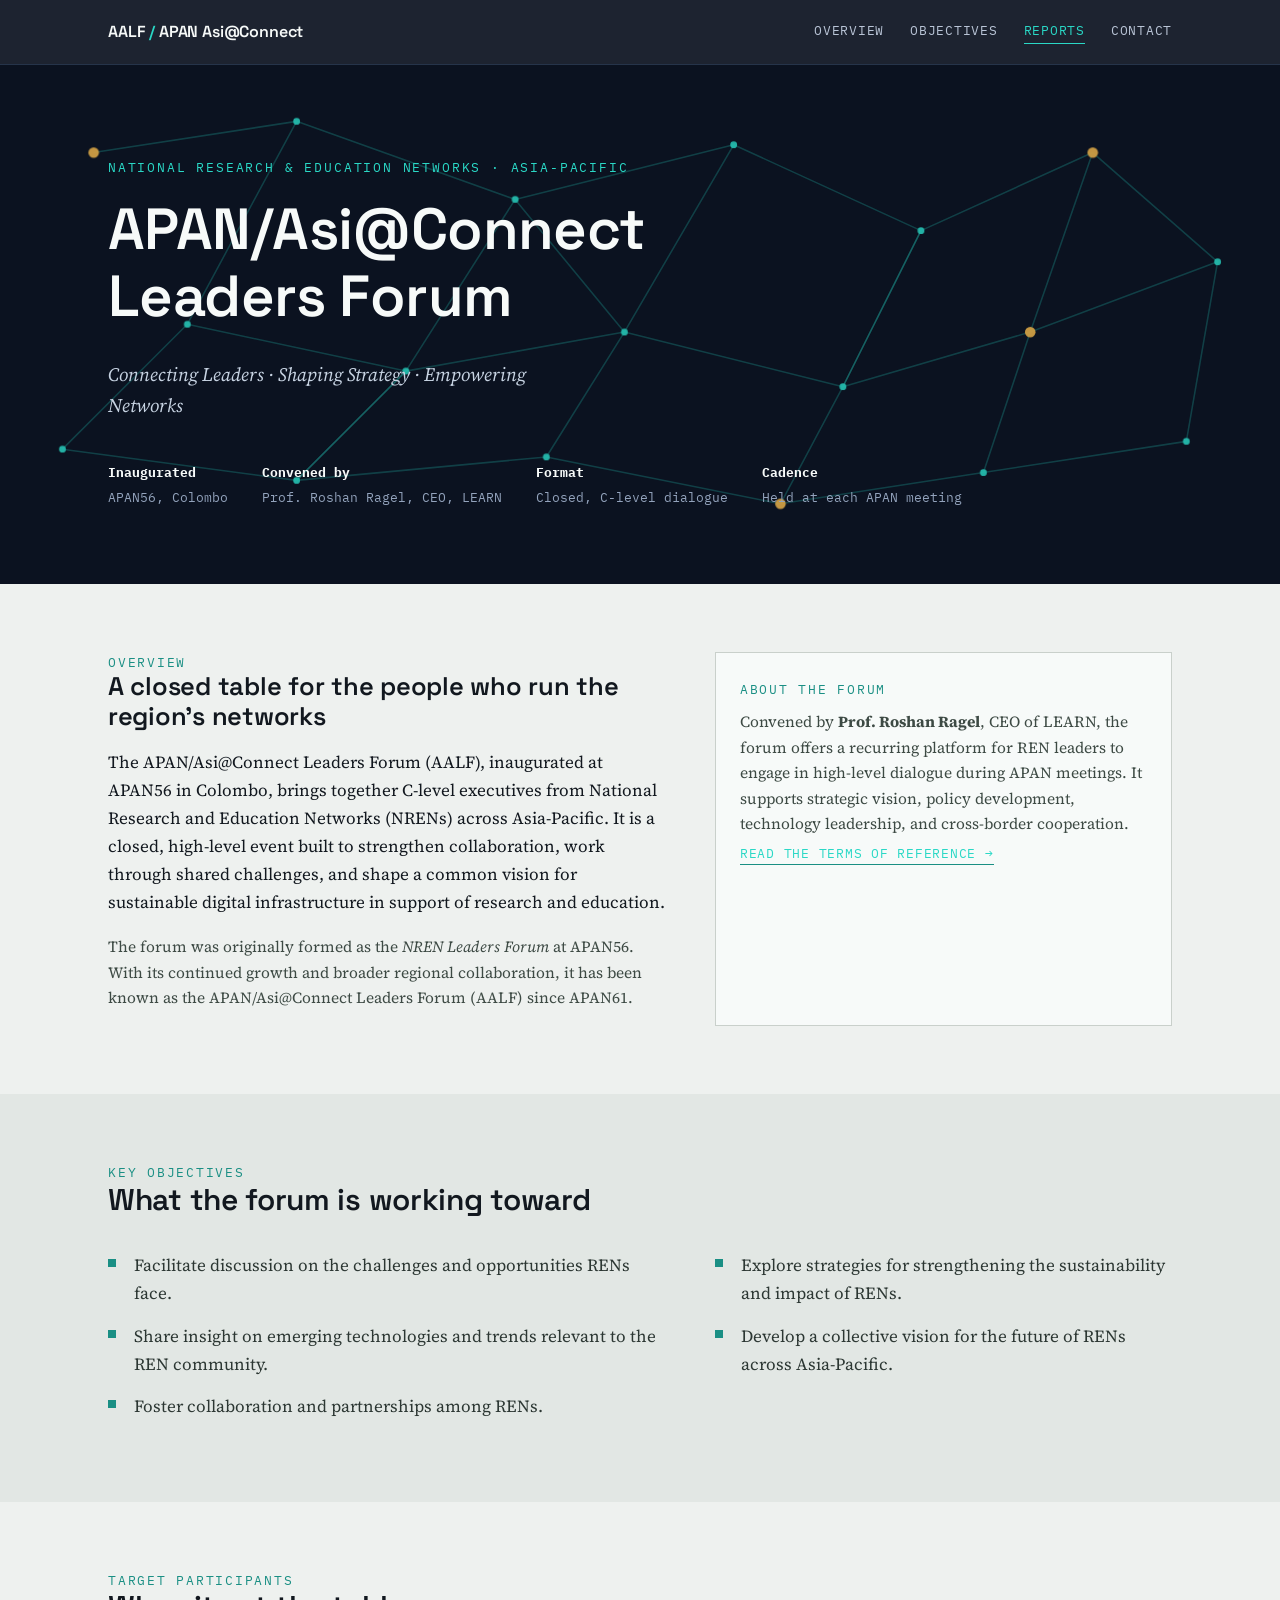
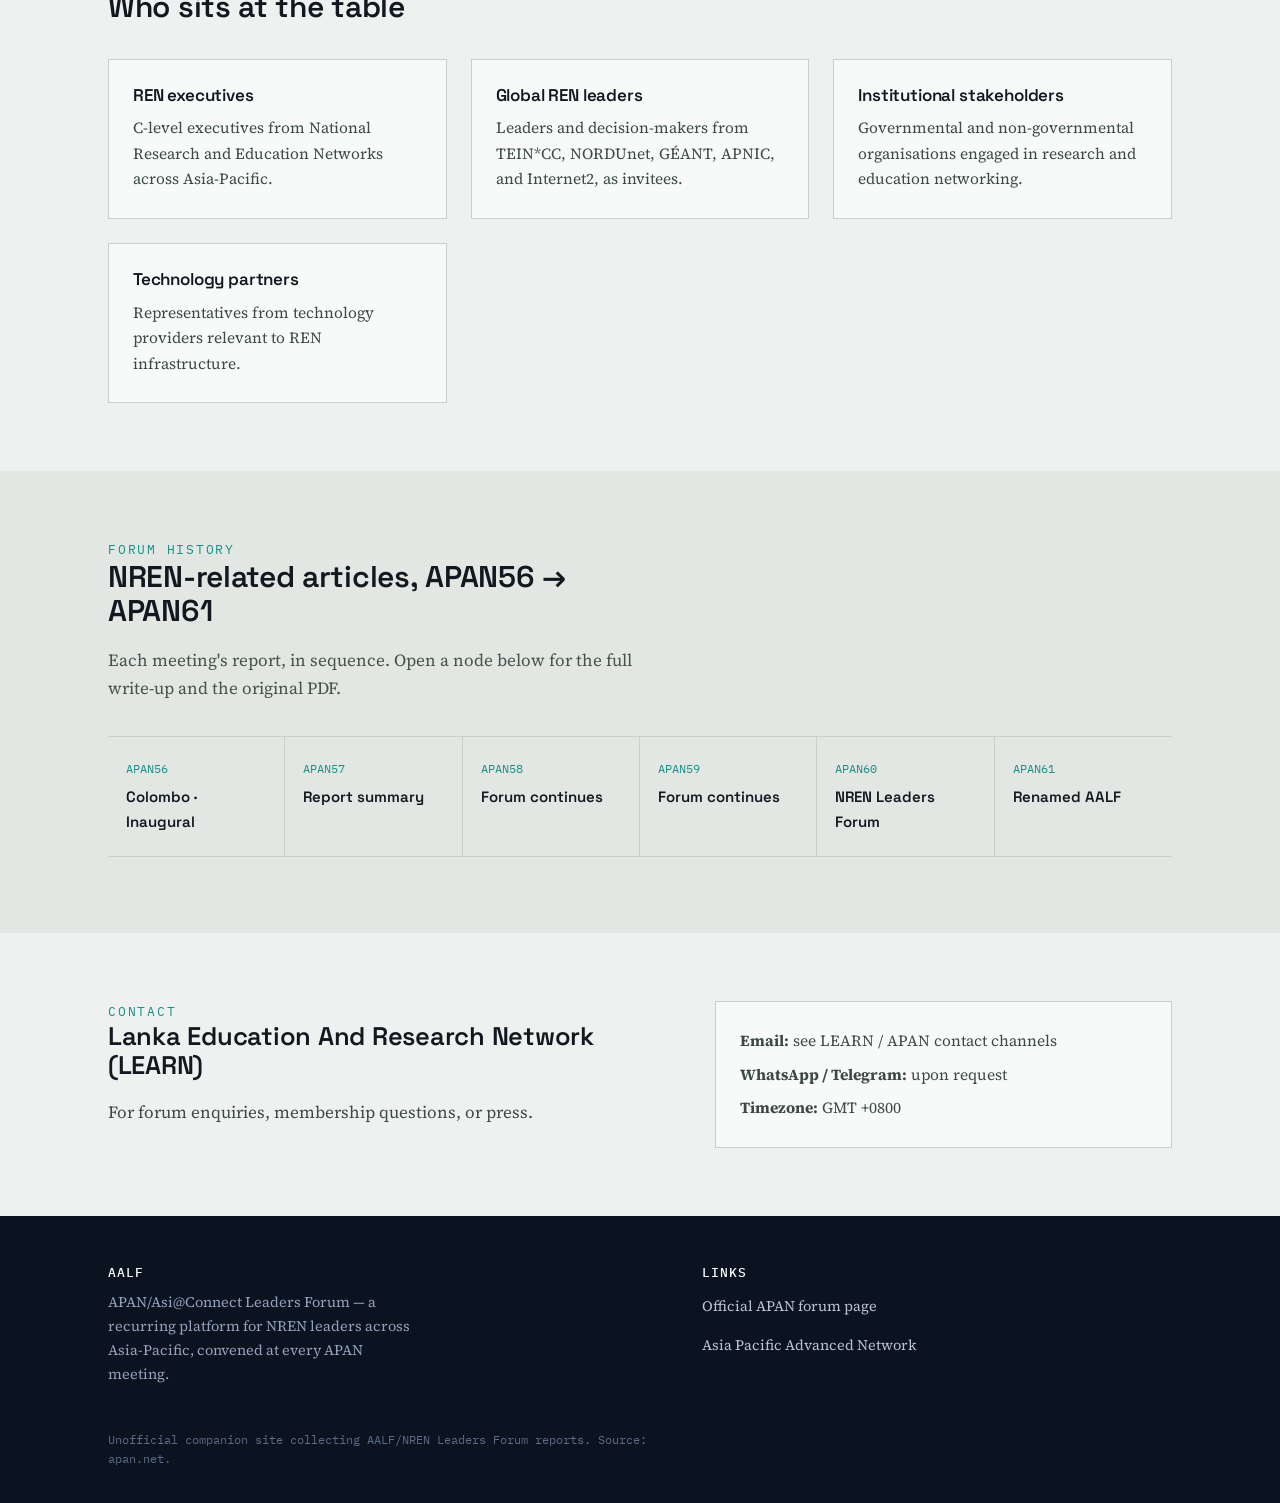
==== index.html @ c070bd7b "first commit" ====
<!DOCTYPE html>
<html lang="en">
<head>
<meta charset="UTF-8">
<meta name="viewport" content="width=device-width, initial-scale=1.0">
<title>APAN/Asi@Connect Leaders Forum (AALF)</title>
<meta name="description" content="The APAN/Asi@Connect Leaders Forum (AALF) brings together NREN leaders across Asia-Pacific to shape strategy for sustainable research and education networking.">
<link rel="preconnect" href="https://fonts.googleapis.com">
<link rel="preconnect" href="https://fonts.gstatic.com" crossorigin>
<link href="https://fonts.googleapis.com/css2?family=Space+Grotesk:wght@500;600;700&family=Source+Serif+4:ital,wght@0,400;0,600;1,400&family=IBM+Plex+Mono:wght@400;500&display=swap" rel="stylesheet">
<link rel="stylesheet" href="assets/css/style.css">
</head>
<body>

<header class="site-header">
  <div class="wrap">
    <a class="brand" href="index.html">AALF <span>/</span> APAN Asi@Connect</a>
    <nav class="nav">
      <a href="#overview">Overview</a>
      <a href="#objectives">Objectives</a>
      <a href="#reports" class="active">Reports</a>
      <a href="#contact">Contact</a>
    </nav>
  </div>
</header>

<section class="hero">
  <div class="hero-net" id="hero-net"></div>
  <div class="wrap">
    <div class="hero-tag">National Research &amp; Education Networks · Asia-Pacific</div>
    <h1>APAN/Asi@Connect Leaders Forum</h1>
    <p class="hero-sub">Connecting Leaders · Shaping Strategy · Empowering Networks</p>
    <div class="hero-meta">
      <div><strong>Inaugurated</strong>APAN56, Colombo</div>
      <div><strong>Convened by</strong>Prof. Roshan Ragel, CEO, LEARN</div>
      <div><strong>Format</strong>Closed, C-level dialogue</div>
      <div><strong>Cadence</strong>Held at each APAN meeting</div>
    </div>
  </div>
</section>

<section id="overview">
  <div class="wrap grid-2">
    <div>
      <div class="eyebrow">Overview</div>
      <h2>A closed table for the people who run the region's networks</h2>
      <p>The APAN/Asi@Connect Leaders Forum (AALF), inaugurated at APAN56 in Colombo, brings together C-level
      executives from National Research and Education Networks (NRENs) across Asia-Pacific. It is a closed,
      high-level event built to strengthen collaboration, work through shared challenges, and shape a common
      vision for sustainable digital infrastructure in support of research and education.</p>
      <p style="margin-top:18px; color:#3D4A44; font-size:15.5px;">The forum was originally formed as the
      <em>NREN Leaders Forum</em> at APAN56. With its continued growth and broader regional collaboration,
      it has been known as the APAN/Asi@Connect Leaders Forum (AALF) since APAN61.</p>
    </div>
    <div class="card">
      <div class="eyebrow" style="margin-bottom:10px;">About the forum</div>
      <p>Convened by <strong>Prof. Roshan Ragel</strong>, CEO of LEARN, the forum offers a recurring platform
      for REN leaders to engage in high-level dialogue during APAN meetings. It supports strategic vision,
      policy development, technology leadership, and cross-border cooperation.</p>
      <a class="btn-ghost" href="https://docs.google.com/document/d/1ukxfy06CQ5Yj1dlctaGwEpVm75zBLn2deYqwDH8EM_g/edit?usp=drive_link" target="_blank" rel="noopener">Read the Terms of Reference →</a>
    </div>
  </div>
</section>

<section class="alt" id="objectives">
  <div class="wrap">
    <div class="section-head">
      <div class="eyebrow">Key objectives</div>
      <h2>What the forum is working toward</h2>
    </div>
    <div class="grid-2">
      <ul class="check">
        <li>Facilitate discussion on the challenges and opportunities RENs face.</li>
        <li>Share insight on emerging technologies and trends relevant to the REN community.</li>
        <li>Foster collaboration and partnerships among RENs.</li>
      </ul>
      <ul class="check">
        <li>Explore strategies for strengthening the sustainability and impact of RENs.</li>
        <li>Develop a collective vision for the future of RENs across Asia-Pacific.</li>
      </ul>
    </div>
  </div>
</section>

<section id="participants">
  <div class="wrap">
    <div class="section-head">
      <div class="eyebrow">Target participants</div>
      <h2>Who sits at the table</h2>
    </div>
    <div class="grid-3">
      <div class="card"><h3>REN executives</h3><p>C-level executives from National Research and Education Networks across Asia-Pacific.</p></div>
      <div class="card"><h3>Global REN leaders</h3><p>Leaders and decision-makers from TEIN*CC, NORDUnet, GÉANT, APNIC, and Internet2, as invitees.</p></div>
      <div class="card"><h3>Institutional stakeholders</h3><p>Governmental and non-governmental organisations engaged in research and education networking.</p></div>
      <div class="card"><h3>Technology partners</h3><p>Representatives from technology providers relevant to REN infrastructure.</p></div>
    </div>
  </div>
</section>

<section class="alt" id="reports">
  <div class="wrap">
    <div class="section-head">
      <div class="eyebrow">Forum history</div>
      <h2>NREN-related articles, APAN56 → APAN61</h2>
      <p>Each meeting's report, in sequence. Open a node below for the full write-up and the original PDF.</p>
    </div>
  </div>
  <div class="wrap" style="padding:0 28px;">
    <div class="timeline">
      <a class="node" href="reports/apan56.html"><span class="num">APAN56</span><span class="place">Colombo · Inaugural</span></a>
      <a class="node" href="reports/apan57.html"><span class="num">APAN57</span><span class="place">Report summary</span></a>
      <a class="node" href="reports/apan58.html"><span class="num">APAN58</span><span class="place">Forum continues</span></a>
      <a class="node" href="reports/apan59.html"><span class="num">APAN59</span><span class="place">Forum continues</span></a>
      <a class="node" href="reports/apan60.html"><span class="num">APAN60</span><span class="place">NREN Leaders Forum</span></a>
      <a class="node" href="reports/apan61.html"><span class="num">APAN61</span><span class="place">Renamed AALF</span></a>
    </div>
  </div>
</section>

<section id="contact">
  <div class="wrap grid-2">
    <div>
      <div class="eyebrow">Contact</div>
      <h2>Lanka Education And Research Network (LEARN)</h2>
      <p style="color:#3D4A44;">For forum enquiries, membership questions, or press.</p>
    </div>
    <div class="card">
      <p style="margin-bottom:8px;"><strong>Email:</strong> see LEARN / APAN contact channels</p>
      <p style="margin-bottom:8px;"><strong>WhatsApp / Telegram:</strong> upon request</p>
      <p style="margin:0;"><strong>Timezone:</strong> GMT +0800</p>
    </div>
  </div>
</section>

<footer>
  <div class="wrap">
    <div>
      <h4>AALF</h4>
      <p style="max-width:38ch; margin-top:10px;">APAN/Asi@Connect Leaders Forum — a recurring platform
      for NREN leaders across Asia-Pacific, convened at every APAN meeting.</p>
    </div>
    <div>
      <h4>Links</h4>
      <p><a href="https://apan.net/apan-asiaconnect-leaders-forum/" target="_blank" rel="noopener">Official APAN forum page</a></p>
      <p><a href="https://apan.net/" target="_blank" rel="noopener">Asia Pacific Advanced Network</a></p>
    </div>
  </div>
  <div class="wrap fine">Unofficial companion site collecting AALF/NREN Leaders Forum reports. Source: apan.net.</div>
</footer>

<script src="assets/js/network.js"></script>
</body>
</html>
---- assets/css/style.css ----
/* ==========================================================================
   APAN/Asi@Connect Leaders Forum (AALF) — design tokens
   Display: Space Grotesk (geometric, network/infra feel)
   Body:    Source Serif 4 (readable, editorial contrast to the display face)
   Utility: IBM Plex Mono (labels, coordinates, dates — "system" voice)
   ========================================================================== */

:root {
  --ink:        #12181F;
  --paper:      #EEF1EF;
  --paper-dim:  #E2E7E4;
  --night:      #0B1220;
  --night-2:    #101B2E;
  --line:       #C9D0CB;
  --line-dark:  #26344A;
  --teal:       #2AD8C6;
  --teal-dim:   #1A8F84;
  --amber:      #F2B84B;
  --white:      #F7FAF9;

  --font-display: "Space Grotesk", "Helvetica Neue", Arial, sans-serif;
  --font-body:    "Source Serif 4", Georgia, "Times New Roman", serif;
  --font-mono:    "IBM Plex Mono", ui-monospace, Menlo, monospace;

  --max: 1120px;
}

* { box-sizing: border-box; }
html { scroll-behavior: smooth; }

body {
  margin: 0;
  background: var(--paper);
  color: var(--ink);
  font-family: var(--font-body);
  font-size: 17px;
  line-height: 1.65;
}

@media (prefers-reduced-motion: reduce) {
  html { scroll-behavior: auto; }
  * { animation-duration: 0.001ms !important; animation-iteration-count: 1 !important; transition-duration: 0.001ms !important; }
}

h1, h2, h3, h4 {
  font-family: var(--font-display);
  font-weight: 600;
  letter-spacing: -0.01em;
  line-height: 1.15;
  margin: 0 0 0.5em;
  color: var(--ink);
}

a { color: var(--teal-dim); }
a:hover { color: var(--teal); }

.wrap {
  max-width: var(--max);
  margin: 0 auto;
  padding: 0 28px;
}

.eyebrow {
  font-family: var(--font-mono);
  font-size: 12.5px;
  letter-spacing: 0.14em;
  text-transform: uppercase;
  color: var(--teal-dim);
}

/* ---------- Header ---------- */
.site-header {
  position: sticky;
  top: 0;
  z-index: 40;
  background: rgba(11, 18, 32, 0.92);
  backdrop-filter: blur(8px);
  border-bottom: 1px solid var(--line-dark);
}
.site-header .wrap {
  display: flex;
  align-items: center;
  justify-content: space-between;
  height: 64px;
}
.brand {
  font-family: var(--font-display);
  font-weight: 600;
  font-size: 16px;
  color: var(--white);
  text-decoration: none;
  letter-spacing: -0.01em;
}
.brand span { color: var(--teal); }
.nav {
  display: flex;
  gap: 26px;
  align-items: center;
}
.nav a {
  font-family: var(--font-mono);
  font-size: 12.5px;
  letter-spacing: 0.06em;
  text-transform: uppercase;
  color: #B9C4D6;
  text-decoration: none;
  border-bottom: 1px solid transparent;
  padding-bottom: 3px;
}
.nav a:hover, .nav a.active {
  color: var(--teal);
  border-bottom-color: var(--teal);
}

/* ---------- Hero ---------- */
.hero {
  position: relative;
  background: var(--night);
  color: var(--white);
  overflow: hidden;
  padding: 92px 0 76px;
}
.hero-net {
  position: absolute;
  inset: 0;
  width: 100%;
  height: 100%;
  opacity: 0.85;
}
.hero .wrap { position: relative; z-index: 2; }
.hero-tag {
  font-family: var(--font-mono);
  font-size: 13px;
  letter-spacing: 0.14em;
  text-transform: uppercase;
  color: var(--teal);
  margin-bottom: 18px;
}
.hero h1 {
  font-size: clamp(34px, 5.4vw, 58px);
  color: var(--white);
  max-width: 16ch;
}
.hero-sub {
  font-family: var(--font-body);
  font-style: italic;
  font-size: 19px;
  color: #C7D3E2;
  max-width: 46ch;
  margin-top: 14px;
}
.hero-meta {
  margin-top: 40px;
  display: flex;
  gap: 34px;
  flex-wrap: wrap;
  font-family: var(--font-mono);
  font-size: 12.5px;
  color: #93A3BC;
}
.hero-meta strong { color: var(--white); display: block; font-size: 13px; margin-bottom: 4px;}

/* ---------- Sections ---------- */
section { padding: 68px 0; }
section.alt { background: var(--paper-dim); }
.section-head { margin-bottom: 34px; max-width: 60ch; }
.section-head h2 { font-size: 30px; }
.section-head p { color: #45524B; }

.grid-2 { display: grid; grid-template-columns: 1.1fr 0.9fr; gap: 48px; }
.grid-3 { display: grid; grid-template-columns: repeat(3, 1fr); gap: 24px; }
@media (max-width: 860px) {
  .grid-2 { grid-template-columns: 1fr; }
  .grid-3 { grid-template-columns: 1fr; }
}

.card {
  background: var(--white);
  border: 1px solid var(--line);
  padding: 26px 24px;
}
.card h3 { font-size: 17px; margin-bottom: 10px; }
.card p { font-size: 15.5px; color: #3D4A44; margin: 0; }

ul.check { list-style: none; margin: 0; padding: 0; }
ul.check li {
  padding-left: 26px;
  position: relative;
  margin-bottom: 14px;
  color: #2C3733;
}
ul.check li::before {
  content: "";
  position: absolute;
  left: 0; top: 8px;
  width: 8px; height: 8px;
  background: var(--teal-dim);
}

/* ---------- Timeline (report index / node strip) ---------- */
.timeline {
  display: flex;
  overflow-x: auto;
  gap: 0;
  border-top: 1px solid var(--line);
  border-bottom: 1px solid var(--line);
  padding: 0;
  margin: 0 0 8px;
}
.timeline a.node {
  flex: 1 0 150px;
  padding: 22px 18px;
  text-decoration: none;
  border-right: 1px solid var(--line);
  position: relative;
}
.timeline a.node:last-child { border-right: none; }
.timeline a.node .num {
  font-family: var(--font-mono);
  font-size: 12px;
  color: var(--teal-dim);
  display: block;
  margin-bottom: 6px;
}
.timeline a.node .place {
  font-family: var(--font-display);
  font-weight: 600;
  color: var(--ink);
  font-size: 15px;
  display: block;
}
.timeline a.node.current { background: var(--night); }
.timeline a.node.current .num,
.timeline a.node.current .place { color: var(--white); }
.timeline a.node.current .num { color: var(--teal); }
.timeline a.node:hover:not(.current) { background: var(--paper-dim); }

/* ---------- Report page ---------- */
.report-hero {
  background: var(--night);
  color: var(--white);
  padding: 54px 0 40px;
}
.report-hero .eyebrow { color: var(--teal); }
.report-hero h1 { color: var(--white); font-size: clamp(28px, 4vw, 42px); }
.report-body { padding: 54px 0 30px; }
.report-body .lede {
  font-size: 19px;
  color: #232B26;
  max-width: 62ch;
}
.pdf-cta {
  display: inline-flex;
  align-items: center;
  gap: 10px;
  margin-top: 22px;
  padding: 13px 22px;
  background: var(--ink);
  color: var(--white) !important;
  font-family: var(--font-mono);
  font-size: 13px;
  letter-spacing: 0.05em;
  text-transform: uppercase;
  text-decoration: none;
  border: 1px solid var(--ink);
}
.pdf-cta:hover { background: var(--teal-dim); border-color: var(--teal-dim); color: var(--night) !important; }

.report-nav {
  display: flex;
  justify-content: space-between;
  padding: 26px 0 70px;
  font-family: var(--font-mono);
  font-size: 13px;
}
.report-nav a { text-decoration: none; }
.report-nav .disabled { color: #9AA39C; pointer-events: none; }

/* ---------- Footer ---------- */
footer {
  background: var(--night);
  color: #93A3BC;
  padding: 50px 0 34px;
  font-size: 14.5px;
}
footer .wrap { display: grid; grid-template-columns: 1.2fr 1fr; gap: 30px; }
footer h4 { color: var(--white); font-size: 13px; text-transform: uppercase; letter-spacing: 0.08em; font-family: var(--font-mono); font-weight: 500;}
footer a { color: #B9C4D6; text-decoration: none; }
footer a:hover { color: var(--teal); }
footer .fine { margin-top: 30px; font-family: var(--font-mono); font-size: 11.5px; color: #5C6C86; }
@media (max-width: 700px) { footer .wrap { grid-template-columns: 1fr; } .nav { gap: 16px; } }

.btn-ghost {
  display: inline-block;
  margin-top: 6px;
  font-family: var(--font-mono);
  font-size: 12.5px;
  text-transform: uppercase;
  letter-spacing: 0.06em;
  color: var(--teal);
  text-decoration: none;
  border-bottom: 1px solid var(--teal-dim);
}
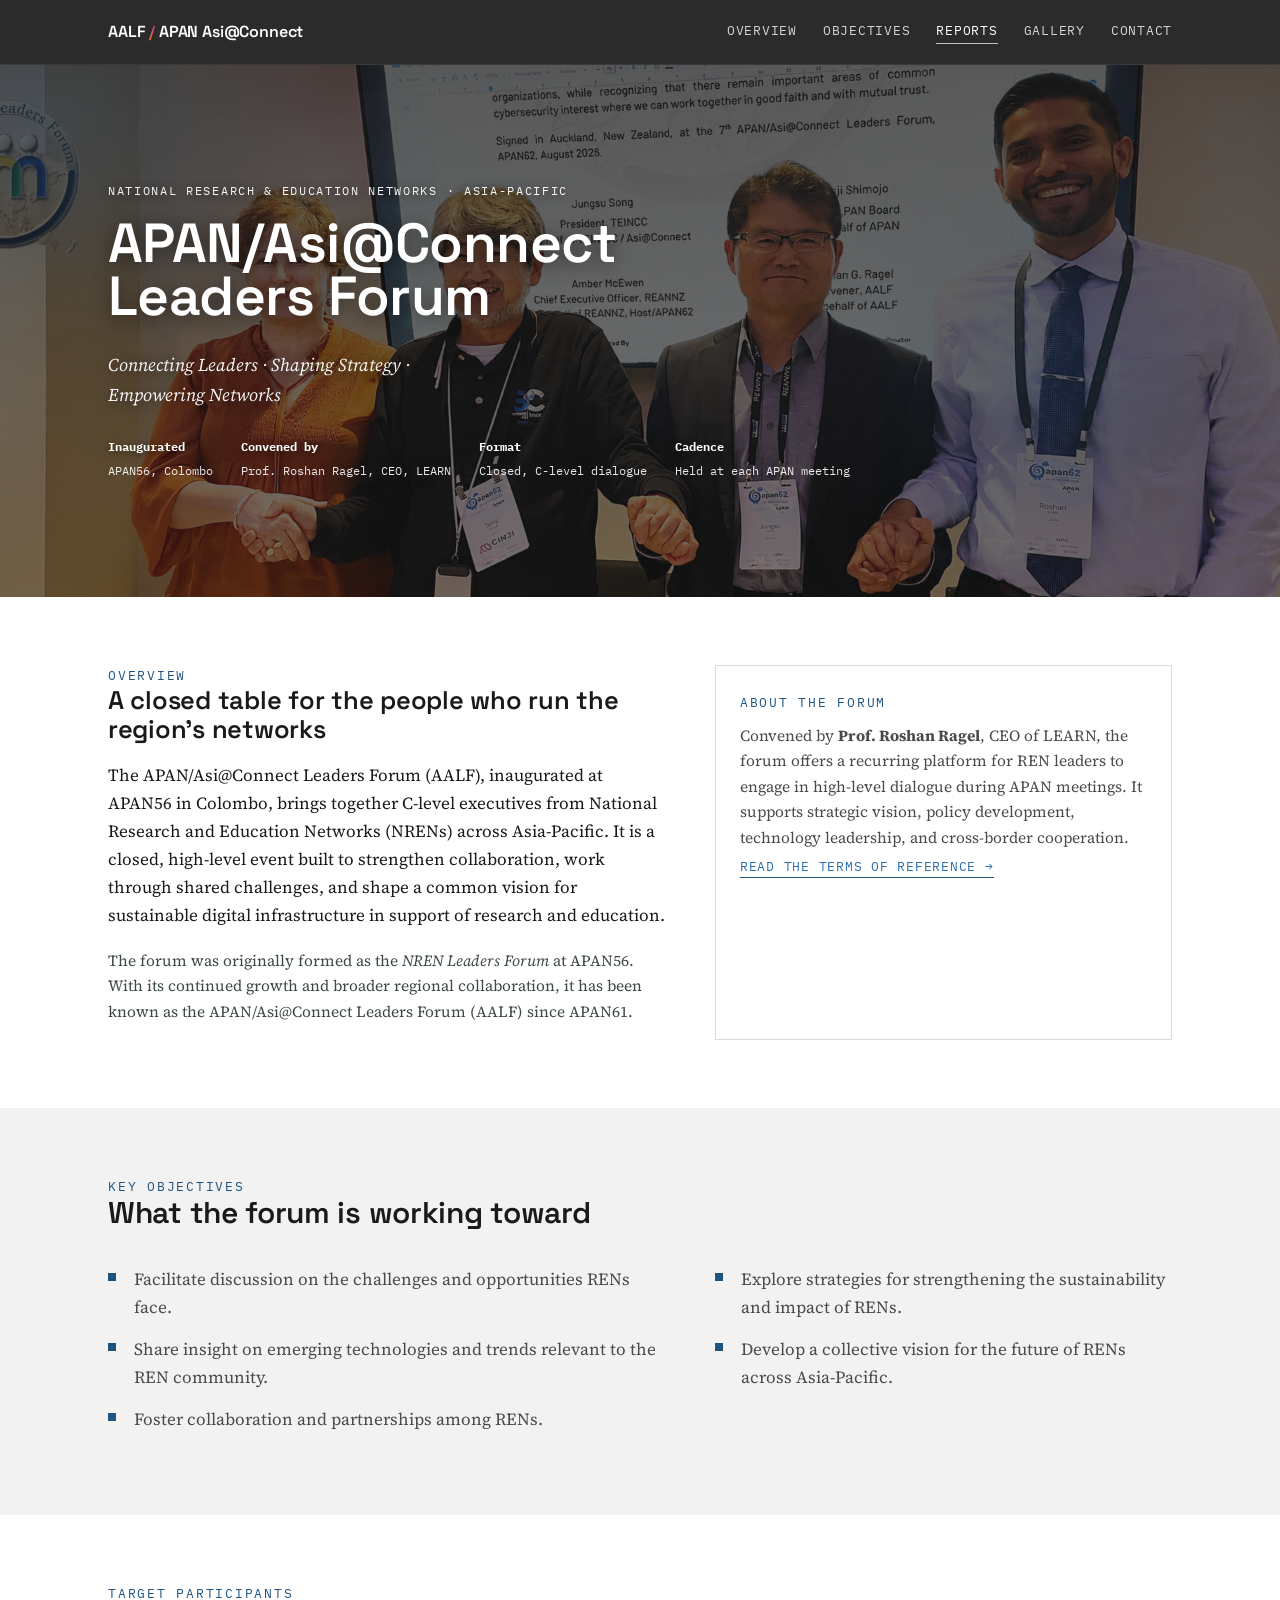
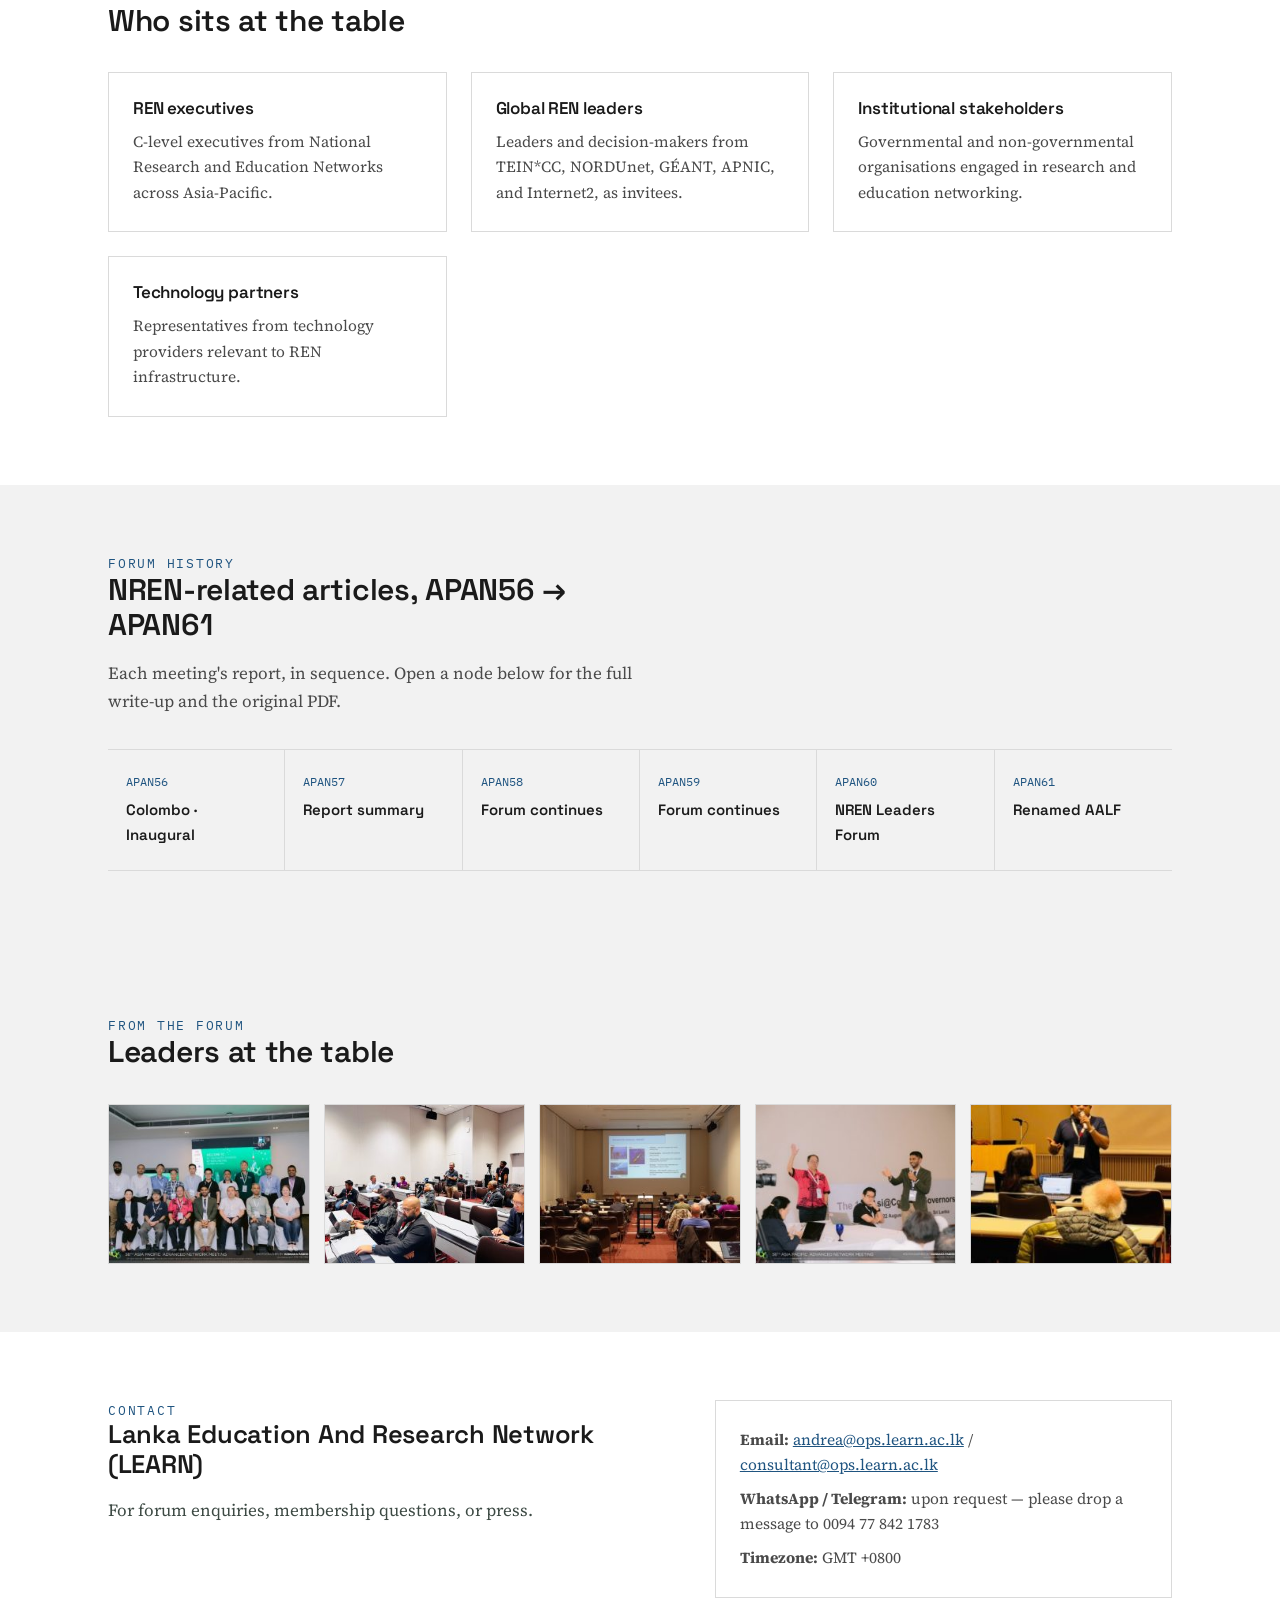
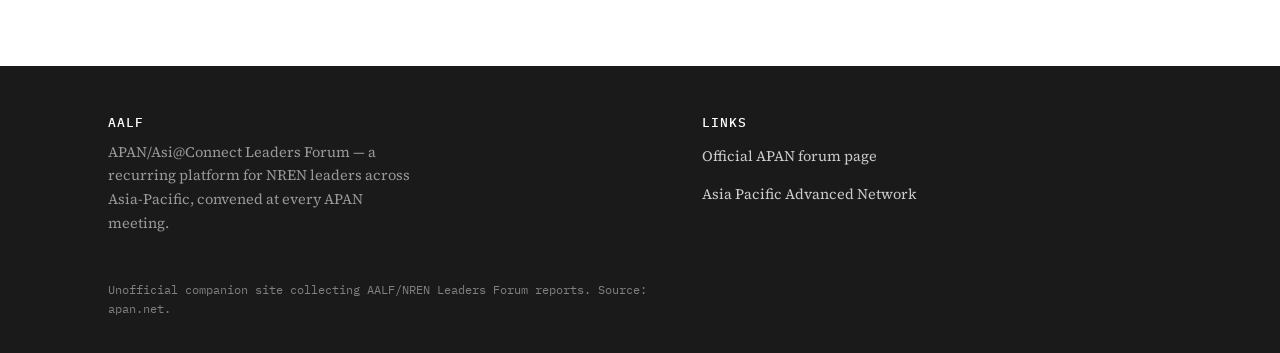
==== commit 82df1ffa: "new" ====
--- a/index.html
+++ b/index.html
@@ -19,6 +19,7 @@
       <a href="#overview">Overview</a>
       <a href="#objectives">Objectives</a>
       <a href="#reports" class="active">Reports</a>
+      <a href="#gallery">Gallery</a>
       <a href="#contact">Contact</a>
     </nav>
   </div>
@@ -117,6 +118,22 @@
   </div>
 </section>
 
+<section class="alt" id="gallery">
+  <div class="wrap">
+    <div class="section-head">
+      <div class="eyebrow">From the forum</div>
+      <h2>Leaders at the table</h2>
+    </div>
+    <div class="grid-gallery">
+      <img src="assets/img/gallery/nren1-300x200.jpg" alt="AALF forum session, delegates seated at the table">
+      <img src="assets/img/gallery/nren2-300x225.jpg" alt="AALF forum session, group discussion">
+      <img src="assets/img/gallery/nren3-300x200.jpg" alt="AALF forum session, delegates in conversation">
+      <img src="assets/img/gallery/nren4-300x200.jpg" alt="AALF forum session, panel view">
+      <img src="assets/img/gallery/nren5-225x300.jpg" alt="AALF forum session, delegate speaking">
+    </div>
+  </div>
+</section>
+
 <section id="contact">
   <div class="wrap grid-2">
     <div>
@@ -125,8 +142,8 @@
       <p style="color:#3D4A44;">For forum enquiries, membership questions, or press.</p>
     </div>
     <div class="card">
-      <p style="margin-bottom:8px;"><strong>Email:</strong> see LEARN / APAN contact channels</p>
-      <p style="margin-bottom:8px;"><strong>WhatsApp / Telegram:</strong> upon request</p>
+      <p style="margin-bottom:8px;"><strong>Email:</strong> <a href="mailto:andrea@ops.learn.ac.lk">andrea@ops.learn.ac.lk</a> / <a href="mailto:consultant@ops.learn.ac.lk">consultant@ops.learn.ac.lk</a></p>
+      <p style="margin-bottom:8px;"><strong>WhatsApp / Telegram:</strong> upon request — please drop a message to 0094 77 842 1783</p>
       <p style="margin:0;"><strong>Timezone:</strong> GMT +0800</p>
     </div>
   </div>
--- a/assets/css/style.css
+++ b/assets/css/style.css
@@ -6,17 +6,19 @@
    ========================================================================== */
 
 :root {
-  --ink:        #12181F;
-  --paper:      #EEF1EF;
-  --paper-dim:  #E2E7E4;
-  --night:      #0B1220;
-  --night-2:    #101B2E;
-  --line:       #C9D0CB;
-  --line-dark:  #26344A;
-  --teal:       #2AD8C6;
-  --teal-dim:   #1A8F84;
-  --amber:      #F2B84B;
-  --white:      #F7FAF9;
+  --ink:        #1A1A1A;
+  --paper:      #FFFFFF;
+  --paper-dim:  #F2F2F2;
+  --night:      #1A1A1A;
+  --night-2:    #262626;
+  --line:       #DADADA;
+  --line-dark:  #3A3A3A;
+  --teal:       #2C6FAD;
+  --teal-dim:   #1F5480;
+  --gray:       #4A4A4A;
+  --logo-orange:  #E8792C;
+  --logo-magenta: #C8348F;
+  --white:      #FFFFFF;
 
   --font-display: "Space Grotesk", "Helvetica Neue", Arial, sans-serif;
   --font-body:    "Source Serif 4", Georgia, "Times New Roman", serif;
@@ -73,7 +75,7 @@
   position: sticky;
   top: 0;
   z-index: 40;
-  background: rgba(11, 18, 32, 0.92);
+  background: rgba(26, 26, 26, 0.92);
   backdrop-filter: blur(8px);
   border-bottom: 1px solid var(--line-dark);
 }
@@ -91,7 +93,13 @@
   text-decoration: none;
   letter-spacing: -0.01em;
 }
-.brand span { color: var(--teal); }
+/* Orange→magenta is the logo's swoosh accent — reserved for this one mark, nowhere else on the site */
+.brand span {
+  background: linear-gradient(90deg, var(--logo-orange), var(--logo-magenta));
+  -webkit-background-clip: text;
+  background-clip: text;
+  color: transparent;
+}
 .nav {
   display: flex;
   gap: 26px;
@@ -102,70 +110,126 @@
   font-size: 12.5px;
   letter-spacing: 0.06em;
   text-transform: uppercase;
-  color: #B9C4D6;
+  color: rgba(255,255,255,0.8);
   text-decoration: none;
   border-bottom: 1px solid transparent;
   padding-bottom: 3px;
 }
 .nav a:hover, .nav a.active {
-  color: var(--teal);
-  border-bottom-color: var(--teal);
+  color: var(--white);
+  border-bottom-color: rgba(255,255,255,0.7);
 }
 
 /* ---------- Hero ---------- */
 .hero {
   position: relative;
-  background: var(--night);
-  color: var(--white);
   overflow: hidden;
-  padding: 92px 0 76px;
+  display: flex;
+  align-items: center;
+  min-height: 420px;
+  /* Dark charcoal wash + your photo — the gradient is what fixes the legibility problem */
+  background:
+    linear-gradient(180deg, rgba(26,26,26,0.72), rgba(26,26,26,0.6)),
+    url('../img/banner.png') center center / cover no-repeat;
+}
+.hero::before,
+.hero::after {
+  content: "";
+  position: absolute;
+  inset: auto;
+  border-radius: 50%;
+  filter: blur(70px);
+  opacity: 0.45;
+  pointer-events: none;
+  z-index: 1;
+  animation: blobDrift 18s ease-in-out infinite alternate;
+}
+.hero::before {
+  width: 420px;
+  height: 420px;
+  left: -80px;
+  top: -80px;
+  background: radial-gradient(circle at 30% 30%, rgba(44,111,173,0.85), rgba(44,111,173,0.15) 40%, transparent 70%);
+}
+.hero::after {
+  width: 480px;
+  height: 480px;
+  right: -100px;
+  bottom: -110px;
+  background: radial-gradient(circle at 30% 30%, rgba(31,84,128,0.75), rgba(26,26,26,0.2) 38%, transparent 70%);
+  animation-delay: 2s;
 }
 .hero-net {
-  position: absolute;
-  inset: 0;
+  display: none;
+}
+.hero .wrap {
+  position: relative;
+  z-index: 2;
   width: 100%;
-  height: 100%;
-  opacity: 0.85;
-}
-.hero .wrap { position: relative; z-index: 2; }
+  padding-top: 48px;
+  padding-bottom: 48px;
+}
 .hero-tag {
   font-family: var(--font-mono);
-  font-size: 13px;
+  font-size: 12px;
   letter-spacing: 0.14em;
   text-transform: uppercase;
-  color: var(--teal);
-  margin-bottom: 18px;
+  color: rgba(255,255,255,0.95);
+  margin-bottom: 16px;
+  text-shadow: 0 2px 10px rgba(0,0,0,0.5);
 }
 .hero h1 {
-  font-size: clamp(34px, 5.4vw, 58px);
+  font-size: clamp(34px, 4.3vw, 70px);
   color: var(--white);
   max-width: 16ch;
+  line-height: 0.96;
+  text-shadow: 0 3px 18px rgba(0,0,0,0.5);
 }
 .hero-sub {
   font-family: var(--font-body);
   font-style: italic;
-  font-size: 19px;
-  color: #C7D3E2;
-  max-width: 46ch;
-  margin-top: 14px;
+  font-size: 18px;
+  color: rgba(255,255,255,0.95);
+  max-width: 42ch;
+  margin-top: 18px;
+  text-shadow: 0 2px 12px rgba(0,0,0,0.5);
 }
 .hero-meta {
-  margin-top: 40px;
-  display: flex;
-  gap: 34px;
+  margin-top: 28px;
+  display: flex;
+  gap: 18px 28px;
   flex-wrap: wrap;
   font-family: var(--font-mono);
-  font-size: 12.5px;
-  color: #93A3BC;
-}
-.hero-meta strong { color: var(--white); display: block; font-size: 13px; margin-bottom: 4px;}
+  font-size: 12px;
+  color: rgba(255,255,255,0.9);
+}
+.hero-meta strong {
+  color: var(--white);
+  display: block;
+  font-size: 12px;
+  margin-bottom: 4px;
+  text-shadow: 0 1px 6px rgba(0,0,0,0.5);
+}
+
+@keyframes blobDrift {
+  0% { transform: translate3d(0, 0, 0) scale(0.9); }
+  50% { transform: translate3d(30px, -20px, 0) scale(1.08); }
+  100% { transform: translate3d(-25px, 25px, 0) scale(1.16); }
+}
+
+@media (max-width: 720px) {
+  .hero { min-height: 340px; }
+  .hero .wrap { padding-top: 34px; padding-bottom: 34px; }
+  .hero-tag, .hero-meta { letter-spacing: 0.08em; }
+  .hero-sub { font-size: 16px; }
+}
 
 /* ---------- Sections ---------- */
 section { padding: 68px 0; }
 section.alt { background: var(--paper-dim); }
 .section-head { margin-bottom: 34px; max-width: 60ch; }
 .section-head h2 { font-size: 30px; }
-.section-head p { color: #45524B; }
+.section-head p { color: var(--gray); }
 
 .grid-2 { display: grid; grid-template-columns: 1.1fr 0.9fr; gap: 48px; }
 .grid-3 { display: grid; grid-template-columns: repeat(3, 1fr); gap: 24px; }
@@ -180,14 +244,14 @@
   padding: 26px 24px;
 }
 .card h3 { font-size: 17px; margin-bottom: 10px; }
-.card p { font-size: 15.5px; color: #3D4A44; margin: 0; }
+.card p { font-size: 15.5px; color: var(--gray); margin: 0; }
 
 ul.check { list-style: none; margin: 0; padding: 0; }
 ul.check li {
   padding-left: 26px;
   position: relative;
   margin-bottom: 14px;
-  color: #2C3733;
+  color: var(--gray);
 }
 ul.check li::before {
   content: "";
@@ -197,6 +261,23 @@
   background: var(--teal-dim);
 }
 
+/* ---------- Gallery ---------- */
+.grid-gallery {
+  display: grid;
+  grid-template-columns: repeat(5, 1fr);
+  gap: 14px;
+}
+.grid-gallery img {
+  width: 100%;
+  height: 160px;
+  object-fit: cover;
+  border: 1px solid var(--line);
+  display: block;
+}
+@media (max-width: 860px) {
+  .grid-gallery { grid-template-columns: repeat(2, 1fr); }
+}
+
 /* ---------- Timeline (report index / node strip) ---------- */
 .timeline {
   display: flex;
@@ -246,7 +327,7 @@
 .report-body { padding: 54px 0 30px; }
 .report-body .lede {
   font-size: 19px;
-  color: #232B26;
+  color: var(--gray);
   max-width: 62ch;
 }
 .pdf-cta {
@@ -264,7 +345,7 @@
   text-decoration: none;
   border: 1px solid var(--ink);
 }
-.pdf-cta:hover { background: var(--teal-dim); border-color: var(--teal-dim); color: var(--night) !important; }
+.pdf-cta:hover { background: var(--teal-dim); border-color: var(--teal-dim); color: var(--white) !important; }
 
 .report-nav {
   display: flex;
@@ -274,20 +355,20 @@
   font-size: 13px;
 }
 .report-nav a { text-decoration: none; }
-.report-nav .disabled { color: #9AA39C; pointer-events: none; }
+.report-nav .disabled { color: #999999; pointer-events: none; }
 
 /* ---------- Footer ---------- */
 footer {
   background: var(--night);
-  color: #93A3BC;
+  color: #999999;
   padding: 50px 0 34px;
   font-size: 14.5px;
 }
 footer .wrap { display: grid; grid-template-columns: 1.2fr 1fr; gap: 30px; }
 footer h4 { color: var(--white); font-size: 13px; text-transform: uppercase; letter-spacing: 0.08em; font-family: var(--font-mono); font-weight: 500;}
-footer a { color: #B9C4D6; text-decoration: none; }
+footer a { color: #CCCCCC; text-decoration: none; }
 footer a:hover { color: var(--teal); }
-footer .fine { margin-top: 30px; font-family: var(--font-mono); font-size: 11.5px; color: #5C6C86; }
+footer .fine { margin-top: 30px; font-family: var(--font-mono); font-size: 11.5px; color: #808080; }
 @media (max-width: 700px) { footer .wrap { grid-template-columns: 1fr; } .nav { gap: 16px; } }
 
 .btn-ghost {
@@ -300,4 +381,4 @@
   color: var(--teal);
   text-decoration: none;
   border-bottom: 1px solid var(--teal-dim);
-}
+}
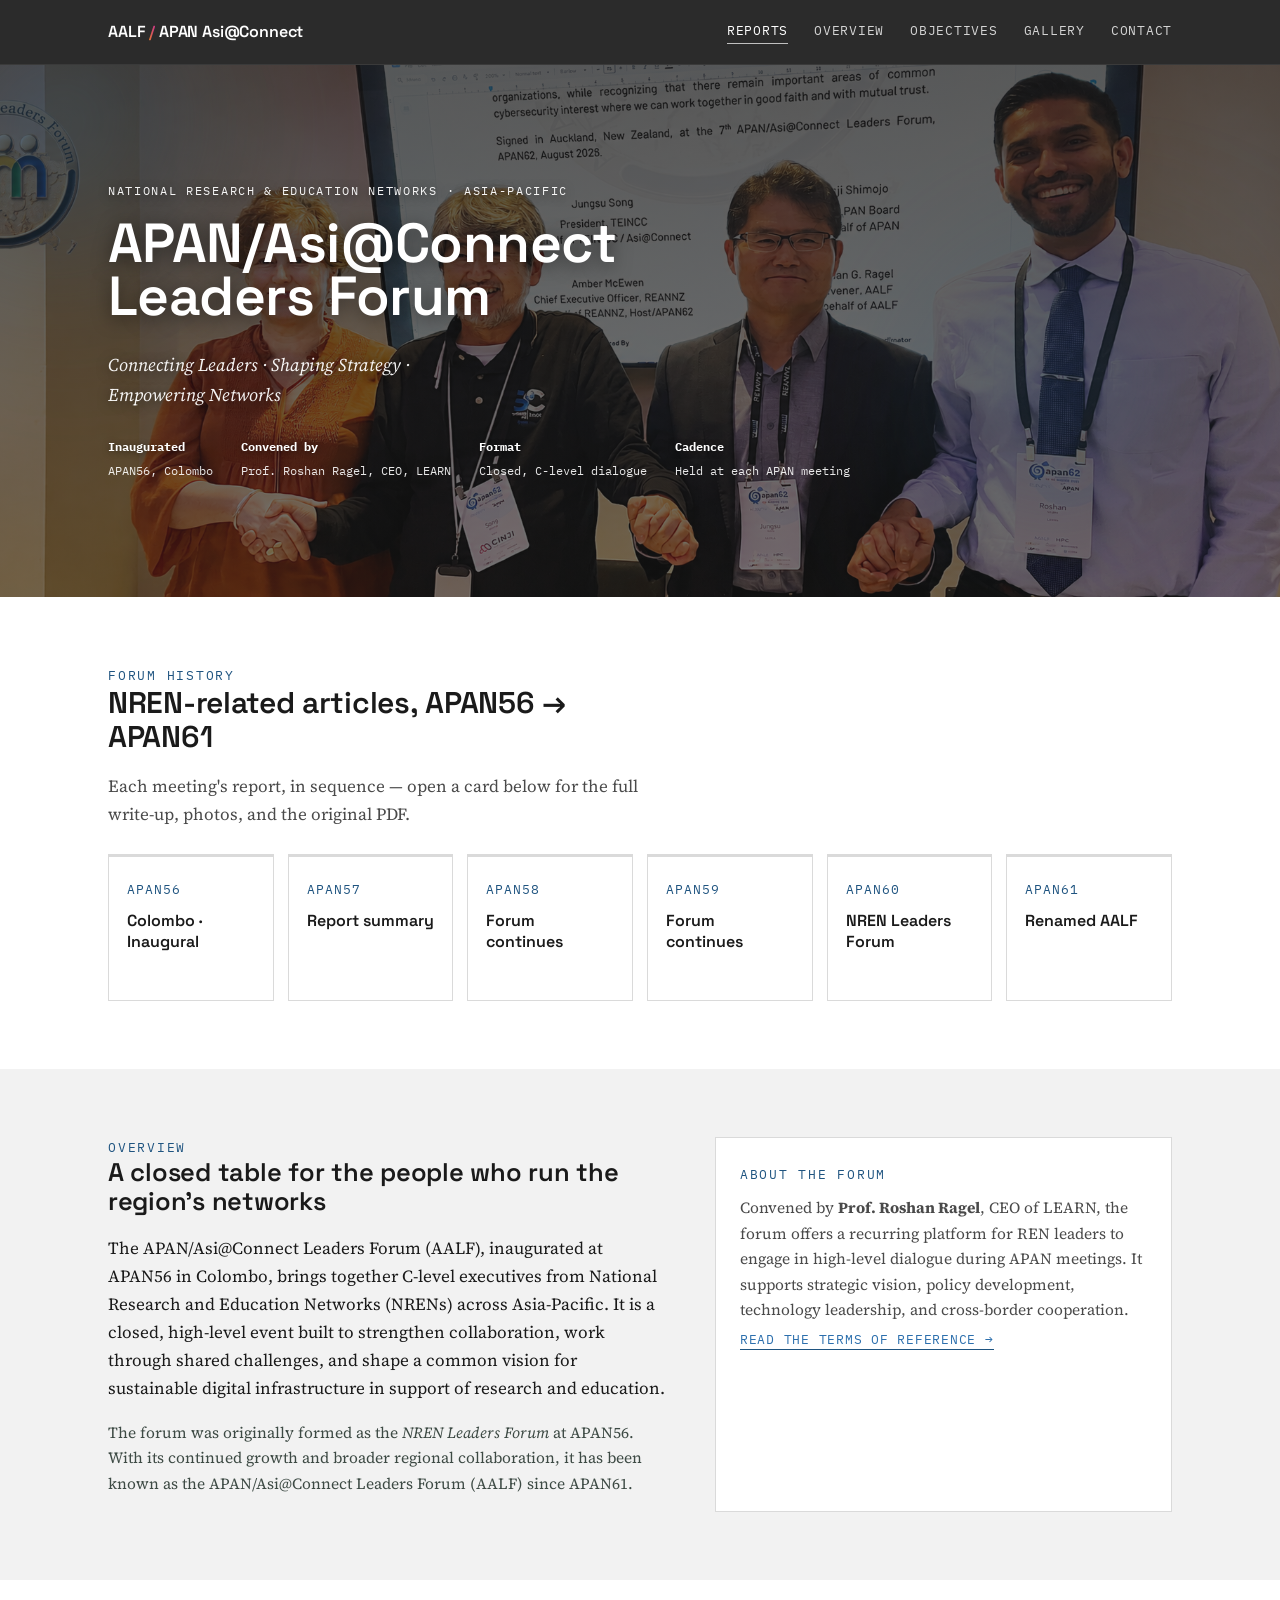
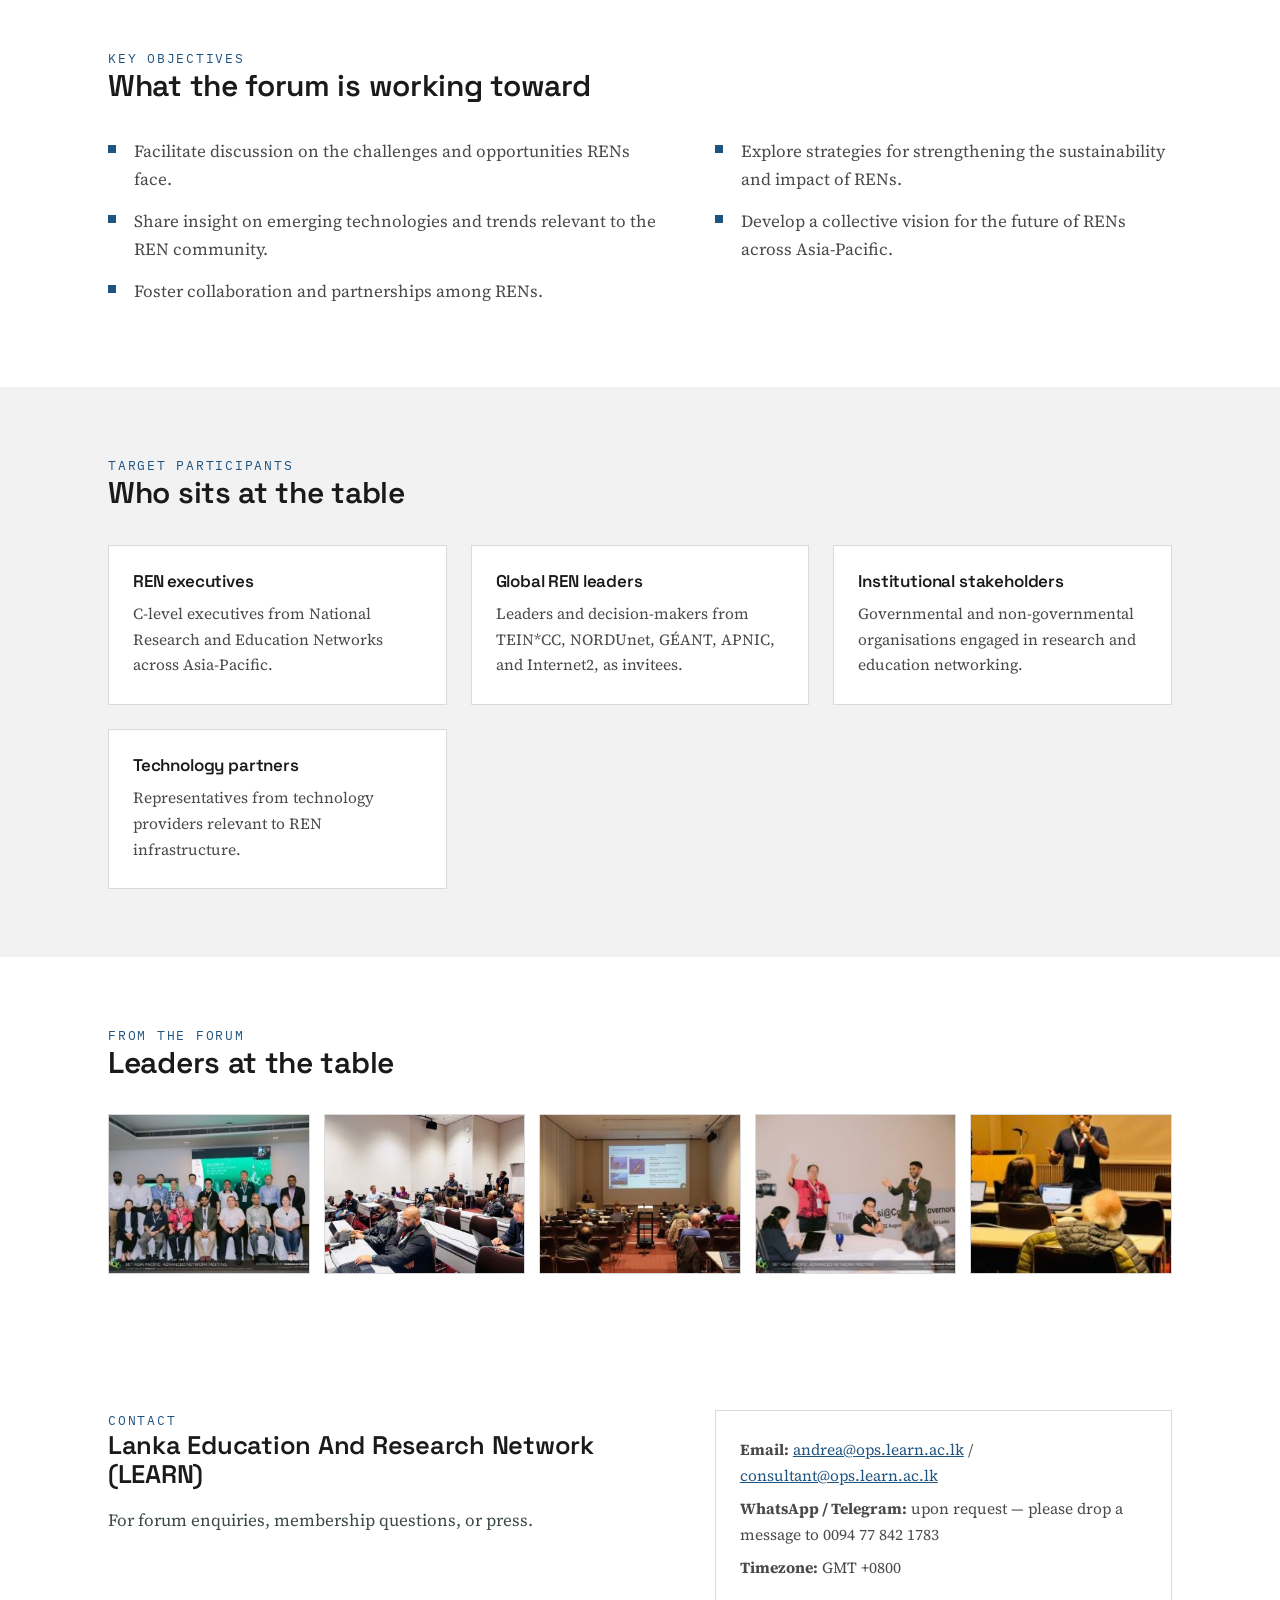
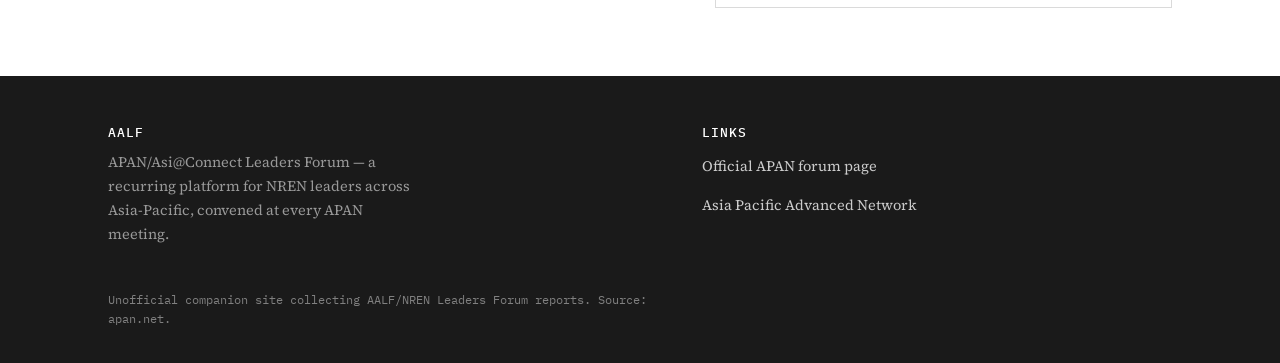
==== commit 405a9eef: "ne" ====
--- a/index.html
+++ b/index.html
@@ -16,9 +16,9 @@
   <div class="wrap">
     <a class="brand" href="index.html">AALF <span>/</span> APAN Asi@Connect</a>
     <nav class="nav">
+      <a href="#reports" class="active">Reports</a>
       <a href="#overview">Overview</a>
       <a href="#objectives">Objectives</a>
-      <a href="#reports" class="active">Reports</a>
       <a href="#gallery">Gallery</a>
       <a href="#contact">Contact</a>
     </nav>
@@ -40,7 +40,49 @@
   </div>
 </section>
 
-<section id="overview">
+<section id="reports">
+  <div class="wrap">
+    <div class="section-head" style="margin-bottom:26px;">
+      <div class="eyebrow">Forum history</div>
+      <h2>NREN-related articles, APAN56 → APAN61</h2>
+      <p>Each meeting's report, in sequence — open a card below for the full write-up, photos, and the original PDF.</p>
+    </div>
+    <div class="report-grid">
+      <a class="report-card" href="reports/apan56.html">
+        <span class="report-card-num">APAN56</span>
+        <span class="report-card-place">Colombo · Inaugural</span>
+        <span class="report-card-go">Read report →</span>
+      </a>
+      <a class="report-card" href="reports/apan57.html">
+        <span class="report-card-num">APAN57</span>
+        <span class="report-card-place">Report summary</span>
+        <span class="report-card-go">Read report →</span>
+      </a>
+      <a class="report-card" href="reports/apan58.html">
+        <span class="report-card-num">APAN58</span>
+        <span class="report-card-place">Forum continues</span>
+        <span class="report-card-go">Read report →</span>
+      </a>
+      <a class="report-card" href="reports/apan59.html">
+        <span class="report-card-num">APAN59</span>
+        <span class="report-card-place">Forum continues</span>
+        <span class="report-card-go">Read report →</span>
+      </a>
+      <a class="report-card" href="reports/apan60.html">
+        <span class="report-card-num">APAN60</span>
+        <span class="report-card-place">NREN Leaders Forum</span>
+        <span class="report-card-go">Read report →</span>
+      </a>
+      <a class="report-card" href="reports/apan61.html">
+        <span class="report-card-num">APAN61</span>
+        <span class="report-card-place">Renamed AALF</span>
+        <span class="report-card-go">Read report →</span>
+      </a>
+    </div>
+  </div>
+</section>
+
+<section class="alt" id="overview">
   <div class="wrap grid-2">
     <div>
       <div class="eyebrow">Overview</div>
@@ -63,7 +105,7 @@
   </div>
 </section>
 
-<section class="alt" id="objectives">
+<section id="objectives">
   <div class="wrap">
     <div class="section-head">
       <div class="eyebrow">Key objectives</div>
@@ -83,7 +125,7 @@
   </div>
 </section>
 
-<section id="participants">
+<section class="alt" id="participants">
   <div class="wrap">
     <div class="section-head">
       <div class="eyebrow">Target participants</div>
@@ -98,27 +140,7 @@
   </div>
 </section>
 
-<section class="alt" id="reports">
-  <div class="wrap">
-    <div class="section-head">
-      <div class="eyebrow">Forum history</div>
-      <h2>NREN-related articles, APAN56 → APAN61</h2>
-      <p>Each meeting's report, in sequence. Open a node below for the full write-up and the original PDF.</p>
-    </div>
-  </div>
-  <div class="wrap" style="padding:0 28px;">
-    <div class="timeline">
-      <a class="node" href="reports/apan56.html"><span class="num">APAN56</span><span class="place">Colombo · Inaugural</span></a>
-      <a class="node" href="reports/apan57.html"><span class="num">APAN57</span><span class="place">Report summary</span></a>
-      <a class="node" href="reports/apan58.html"><span class="num">APAN58</span><span class="place">Forum continues</span></a>
-      <a class="node" href="reports/apan59.html"><span class="num">APAN59</span><span class="place">Forum continues</span></a>
-      <a class="node" href="reports/apan60.html"><span class="num">APAN60</span><span class="place">NREN Leaders Forum</span></a>
-      <a class="node" href="reports/apan61.html"><span class="num">APAN61</span><span class="place">Renamed AALF</span></a>
-    </div>
-  </div>
-</section>
-
-<section class="alt" id="gallery">
+<section id="gallery">
   <div class="wrap">
     <div class="section-head">
       <div class="eyebrow">From the forum</div>
--- a/assets/css/style.css
+++ b/assets/css/style.css
@@ -278,6 +278,67 @@
   .grid-gallery { grid-template-columns: repeat(2, 1fr); }
 }
 
+/* ---------- Report cards (homepage forum-history grid) ---------- */
+.report-grid {
+  display: grid;
+  grid-template-columns: repeat(6, 1fr);
+  gap: 14px;
+}
+.report-card {
+  position: relative;
+  display: flex;
+  flex-direction: column;
+  gap: 12px;
+  min-height: 128px;
+  padding: 22px 18px 18px;
+  background: var(--white);
+  border: 1px solid var(--line);
+  border-top: 3px solid var(--line);
+  text-decoration: none;
+  transition: transform 0.2s ease, border-color 0.2s ease, box-shadow 0.2s ease;
+}
+.report-card-num {
+  font-family: var(--font-mono);
+  font-size: 12.5px;
+  letter-spacing: 0.08em;
+  color: var(--teal-dim);
+}
+.report-card-place {
+  font-family: var(--font-display);
+  font-weight: 600;
+  font-size: 16px;
+  line-height: 1.28;
+  color: var(--ink);
+}
+.report-card-go {
+  margin-top: auto;
+  font-family: var(--font-mono);
+  font-size: 11px;
+  letter-spacing: 0.05em;
+  text-transform: uppercase;
+  color: var(--gray);
+  opacity: 0;
+  transform: translateX(-4px);
+  transition: opacity 0.2s ease, transform 0.2s ease, color 0.2s ease;
+}
+.report-card:hover {
+  transform: translateY(-5px);
+  border-top-color: var(--teal-dim);
+  border-color: var(--teal-dim);
+  box-shadow: 0 16px 30px rgba(31, 84, 128, 0.14);
+}
+.report-card:hover .report-card-go {
+  opacity: 1;
+  transform: translateX(0);
+  color: var(--teal-dim);
+}
+@media (max-width: 860px) {
+  .report-grid { grid-template-columns: repeat(3, 1fr); }
+}
+@media (max-width: 560px) {
+  .report-grid { grid-template-columns: repeat(2, 1fr); }
+}
+
 /* ---------- Timeline (report index / node strip) ---------- */
 .timeline {
   display: flex;
@@ -330,6 +391,65 @@
   color: var(--gray);
   max-width: 62ch;
 }
+.report-body h3 {
+  font-size: 22px;
+  margin-top: 44px;
+}
+.report-body h4 {
+  font-size: 16.5px;
+  margin-top: 30px;
+  color: var(--teal-dim);
+}
+.report-body p { max-width: 68ch; }
+.report-body ul { max-width: 68ch; color: var(--gray); padding-left: 22px; }
+.report-body ul li { margin-bottom: 8px; }
+
+.report-figure {
+  margin: 30px 0;
+  max-width: 780px;
+}
+.report-figure img {
+  width: 100%;
+  display: block;
+  border: 1px solid var(--line);
+}
+.report-figure figcaption {
+  margin-top: 10px;
+  font-family: var(--font-mono);
+  font-size: 12.5px;
+  line-height: 1.5;
+  color: var(--gray);
+}
+
+.report-appendix {
+  margin-top: 48px;
+  border-top: 1px solid var(--line);
+  padding-top: 24px;
+}
+.report-appendix summary {
+  cursor: pointer;
+  font-family: var(--font-mono);
+  font-size: 13px;
+  letter-spacing: 0.04em;
+  text-transform: uppercase;
+  color: var(--teal-dim);
+}
+.appendix-grid {
+  display: grid;
+  grid-template-columns: repeat(3, 1fr);
+  gap: 14px;
+  margin-top: 20px;
+}
+.appendix-grid img {
+  width: 100%;
+  border: 1px solid var(--line);
+  background: var(--paper-dim);
+  display: block;
+}
+@media (max-width: 720px) {
+  .appendix-grid { grid-template-columns: repeat(2, 1fr); }
+}
+
 .pdf-cta {
   display: inline-flex;
   align-items: center;
